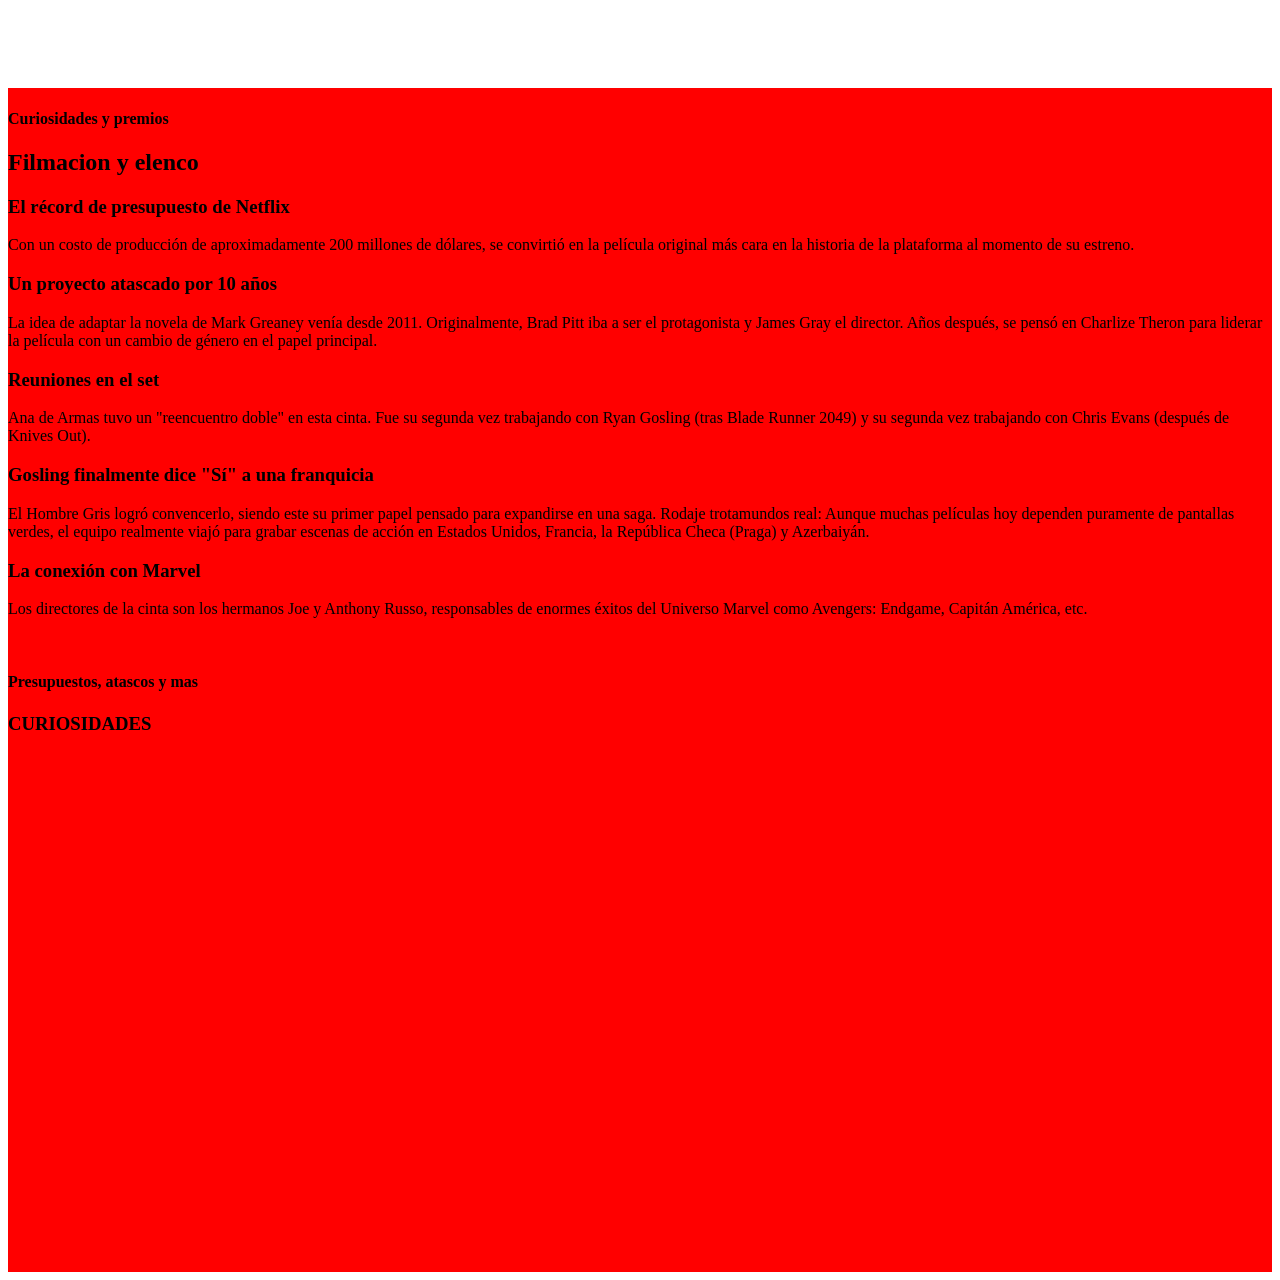
==== TP1/grilla.html @ c8c642b9 "Se añadio html de pueba con nombre GRILLA. se añadieron cambios para acomodar elementos en PRODUCCIO" ====
<!DOCTYPE html>
<html lang="en">

<head>
    <meta charset="UTF-8">
    <meta name="viewport" content="width=device-width, initial-scale=1.0">
    <title>Document</title>
</head>

<body>
    <main>
        <section class="grilla">

            <article class="celda" id="uno">


                <article class="h1yh2exteriores">
                    <h1 class="h1-exteriores">Sobre la pelicula<h2 class="h2-exteriores">Sinopsis</h2>
                    </h1>

                </article>
                <section id="seccion-sinopsis" class="seccionesfondo">

                    <article id="decoracion-sinopsis">
                        <img src="https://dnm.nflximg.net/api/v6/2DuQlx0fM4wd1nzqm5BFBi6ILa8/AAAAQecotFAa0CPry6EATWcUUD8d-WDYxdOZ6rwWyvAugdoVrs0V-Awmi8HQ8eyUnZwRlCt2ZB2jgdRsjXjgl7aU0kiiB4nxHj8aLRVr1hcjxaRADgFGVaJ2bN7yZtm65LznDdzsyXQz9d_BAAsRGdJCMlbzamE.jpg?r=b98"
                            alt="">
                        <h3>ESTRUCTURA NARRATIVA</h3>
                        <H4>Intro-conflicto-resolucion</H4>

                    </article>



                    <article id="textos-sinopsis">

                        <article class="espaciados">
                            <h3>El origen</h3>
                            <p class="parrafosli">
                                La historia sigue a Courtland Gentry (Ryan Gosling), un hombre condenado a prisión que
                                es
                                reclutado por un alto funcionario de la CIA para unirse a "Sierra", un programa de élite
                                de
                                asesinos encubiertos donde adopta el nombre de "Sierra Six".
                            </p>
                        </article>

                        <article class="espaciados">
                            <h3>El conflicto</h3>
                            <p class="parrafosli">
                                Años más tarde, durante una misión, Six descubre evidencia que expone una profunda red
                                de
                                corrupción liderada por Denny Carmichael, un poderoso oficial de su propia agencia.
                            </p>
                        </article>

                        <article class="espaciados">
                            <h3>La cacería</h3>
                            <p class="parrafosli">
                                Al negarse a entregar la información, Six es catalogado como fugitivo y perseguido por
                                todo el mundo por Lloyd Hansen (Chris Evans), un excompañero psicópata que contrata a
                                los
                                mercenarios internacionales más letales
                                para cazarlo.
                            </p>
                        </article>

                    </article>
                </section>


            </article>


            <article class="celda" id="dos">


                <article class="h1yh2exteriores">
                    <h1 class="h1-exteriores">Actores involucrados<h2 class="h2-exteriores">Reparto</h2>
                    </h1>

                </article>
                <section id="seccion-actoresinvolucrados" class="seccionesfondo">

                    <article id="columna-actores-1">

                        <ul>
                            <article class="actores">

                                <img src="/Imgs/Ryan gosling.png" alt="">
                                <li>
                                    <h2>Ryan Gosling <h3 class="nombre-personaje">"Sierra Seis" (Six)</h3>
                                    </h2>
                                </li>
                            </article>
                            <article class="actores">

                                <img src="/Imgs/Chris evans.png" alt="">
                                <li>
                                    <h2>Chris Evans <h3 class="nombre-personaje">Lloyd Hansen</h3>
                                    </h2>
                                </li>
                            </article>
                            <article class="actores">

                                <img src="/Imgs/Ana de armas.png" alt="">
                                <li>
                                    <h2>Ana de Armas <h3 class="nombre-personaje">Dani Miranda</h3>
                                    </h2>
                                </li>
                            </article>
                            <article class="actores">

                                <img src="/Imgs/Billy bob thorthon.png" alt="">
                                <li>
                                    <h2>Billy Bob Thornton <h3 class="nombre-personaje">Donald Fitzroy</h3>
                                    </h2>
                                </li>
                            </article>
                    </article>
                    </ul>


                    <article id="columna-actores-2">
                        <article class="actores">

                            <img src="/Imgs/Jessica henwick.png" alt="">
                            <li>
                                <h2>Jessica Henwick <h3 class="nombre-personaje">Suzanne Brewer</h3>
                                </h2>
                            </li>
                        </article>
                        <article class="actores">

                            <img src="/Imgs/Rege jean page.png" alt="">
                            <li>
                                <h2>Regé-Jean Page <h3 class="nombre-personaje">Denny Carmichael</h3>
                                </h2>
                            </li>
                        </article>
                        <article class="actores">

                            <img src="/Imgs/Julia Butters.png" alt="">
                            <li>
                                <h2>Julia Butters <h3 class="nombre-personaje">Claire Fitzroy</h3>
                                </h2>
                            </li>
                        </article>
                        <article class="actores">

                            <img src="/Imgs/Dhanush.png" alt="">
                            <li>
                                <h2>Dhanush <h3 class="nombre-personaje">Avik San</h3>
                                </h2>
                            </li>
                        </article>
                    </article>

                </section>


            </article>


            <article class="celda" id="tres">


                <article class="h1yh2exteriores">
                    <h1 class="h1-exteriores">Informacion<h2 class="h2-exteriores">Contexto</h2>
                    </h1>

                </article>
                <section id="seccion-infoycontexto" class="seccionesfondo">

                    <article id="decoracion-infoycontexto">
                        <img src="https://dnm.nflximg.net/api/v6/2DuQlx0fM4wd1nzqm5BFBi6ILa8/AAAAQW3Uu0iFdlP8m9V3yCKhCxQde-KrU4R5RSjiVfDsHya0Aism0h36MiN69NunEl-3BgjviaciNZs-yuPpAbf6RtSYeuXGHvtp9ofZASPCZZmRLf1QuYi98h_H1O3_-IPho-_qVBAqA9NX0hAqZvfMCbT81RY.jpg?r=e66"
                            alt="">
                        <h3>DATOS</h3>
                        <h4>Informacion y contexto</h4>
                    </article>

                    <article id="textos-infoycontexto">
                        <article class="espaciados">
                            <h3>Mega producción</h3>
                            <p class="parrafosli">
                                Dirigida por los hermanos Anthony y Joe Russo (reconocidos por su trabajo en
                                Marvel), la
                                cinta manejó un presupuesto de 200 millones de dólares. Esto la convirtió en una de
                                las
                                películas originales más caras jamás producidas por Netflix.
                            </p>
                        </article>

                        <article class="espaciados">
                            <h3>Adaptación literaria</h3>
                            <p class="parrafosli">
                                El guion, en el que también trabajaron los guionistas de Avengers Christopher Markus
                                y
                                Stephen McFeely, se basa en la exitosa novela homónima de 2009 escrita por Mark
                                Greaney.
                            </p>
                        </article class="espaciados">

                        <article class="espaciados">
                            <h3>Visión de franquicia</h3>
                            <p class="parrafosli">
                                Se estrenó en julio de 2022 con la clara intención corporativa de lanzar un universo
                                cinematográfico para la plataforma de streaming. El éxito de visualizaciones
                                garantizó
                                rápidamente el anuncio de una secuela y un spin-off.
                            </p>
                        </article>


                </section>


            </article>


            <article class="celda" id="cuatro">


 <article class="h1yh2exteriores">
                <h1 class="h1-exteriores">Premios, nominaciones y recepcion <h2 class="h2-exteriores">Lo mas visto...
                    </h2>
                </h1>

            </article>
            <section id="seccion-premiosnominacionesyrecepcion" class="seccionesfondo">
                <article id="imgdecontexto-premiosnominacionesyrecepcion">
                    <img src="https://dnm.nflximg.net/api/v6/2DuQlx0fM4wd1nzqm5BFBi6ILa8/AAAAQUKJYZFqifJXor0grKr83LTi6E6CNIPfbKThOVne92-j9E__PJw08mUcE00Nuc1HGDKQqE6XNfVrp6UAWdIhMWPoilQAy3O3yniaFBSTBIN48hHAW_qbmlvPD-OIT-3eQlvNHb5C26PXjoZg9WCTt3Ks1W0.jpg?r=dab"
                        alt="">
                    <article id="contexto-premiosnominacionesyrecepcion">
                        <h3>La razon de sus
                            reseñas mixtas</h3>
                        <p class="parrafosinfo">
                            Al ser una película de acción pura y explosiva, su fuerte no fue la temporada de premios de
                            la
                            crítica (tuvo reseñas bastante mixtas), sino el entretenimiento y los logros técnicos.
                        </p>
                    </article>
                </article>

                <article id="textos-premiosnominacionesyrecepcion">
                    <article class="espaciados">
                        <h3>Premios VES</h3>
                        <p class="parrafosli">
                            Recibió una nominación a Mejores Efectos Visuales de Apoyo en un Largometraje
                            Fotorealista
                            en la 21.ª edición de estos galardones, destacando el complejo trabajo digital detrás de
                            sus
                            persecuciones
                            y explosiones.
                        </p>
                    </article>
                    <article class="espaciados">
                        <h3>El premio fue
                            la audiencia</h3>
                        <p class="parrafosli">
                            Se coronó como la película más vista de Netflix en 84 países durante su estreno,
                            acumulando
                            88.5 millones de horas de visualización solo en sus primeros tres días. Esto garantizó
                            que
                            la plataforma diera luz verde de inmediato a una expansión de
                            su universo.
                        </p>
                    </article>
                </article>

            </section>


            </article>


            <article class="celda" id="cinco">


 <article class="h1yh2exteriores">
                <h1 class="h1-exteriores">Curiosidades y premios<h2 class="h2-exteriores">Filmacion y elenco</h2>
                </h1>

            </article>
            <section id="seccion-curiosidadesypremios" class="seccionesfondo">
                <article id="textos-curiosidadesypremios">

                    <article class="espaciados">
                        <h3>El récord de presupuesto de Netflix</h3>
                        <p class="parrafosli">
                            Con un costo de producción de aproximadamente 200 millones de dólares, se convirtió en
                            la
                            película original más cara en la historia de la plataforma al momento de su estreno.
                        </p>
                    </article>

                    <article class="espaciados">
                        <h3>Un proyecto atascado por 10 años</h3>
                        <p class="parrafosli">
                            La idea de adaptar la novela de Mark Greaney venía desde 2011. Originalmente, Brad Pitt
                            iba
                            a ser el protagonista y James Gray el director. Años después, se pensó en Charlize
                            Theron
                            para liderar la película con un cambio de género en el papel principal.
                        </p>
                    </article>

                    <article class="espaciados">
                        <h3>Reuniones en el set</h3>
                        <p class="parrafosli">
                            Ana de Armas tuvo un "reencuentro doble" en esta cinta. Fue su segunda vez trabajando
                            con
                            Ryan Gosling (tras Blade Runner 2049) y su segunda vez trabajando con Chris Evans
                            (después
                            de Knives Out).
                        </p>
                    </article>

                    <article class="espaciados">
                        <h3>Gosling finalmente dice "Sí" a una franquicia</h3>
                        <p class="parrafosli">
                            El Hombre Gris logró convencerlo, siendo este su primer papel pensado para expandirse en
                            una
                            saga. Rodaje trotamundos real: Aunque muchas películas hoy dependen puramente de
                            pantallas
                            verdes, el equipo realmente viajó para grabar escenas de acción en Estados Unidos,
                            Francia,
                            la República Checa (Praga) y Azerbaiyán.
                        </p>
                    </article>

                    <article class="espaciados">
                        <h3>La conexión con Marvel</h3>
                        <p class="parrafosli">
                            Los directores de la cinta son los hermanos Joe y Anthony Russo, responsables de enormes
                            éxitos del Universo Marvel como Avengers: Endgame, Capitán América, etc.
                        </p>
                    </article>

                </article>

                <article id="decoracion-curiosidadesypremios">
                    <img src="" alt="">
                    <h4>Presupuestos, atascos y mas</h4>
                    <h3>CURIOSIDADES</h3>
                </article>

            </section>


            </article>

        </section>
    </main>

</body>

<style>
    .grilla {
        width: 100%;
        aspect-ratio: 1;
        display: grid;
        grid-template-columns: 3fr 1fr 5fr;
        grid-template-rows: 3fr 3fr 0.5fr 6fr;
        grid-template-areas:
            "uno uno dos"
            "tres tres dos"
            "tres tres cuatro"
            "cinco cuatro cuatro"
        ;

    }

    #uno {
        grid-area: uno;
        background-color: aqua;

    }

    #dos {
        grid-area: dos;
        background-color: blue;
    }

    #tres {
        grid-area: tres;
        background-color: green;
    }

    #cuatro {
        grid-area: cuatro;
        background-color: blueviolet;
    }

    #cinco {
        grid-area: cinco;
        background-color: red;
    }
</style>

</html>
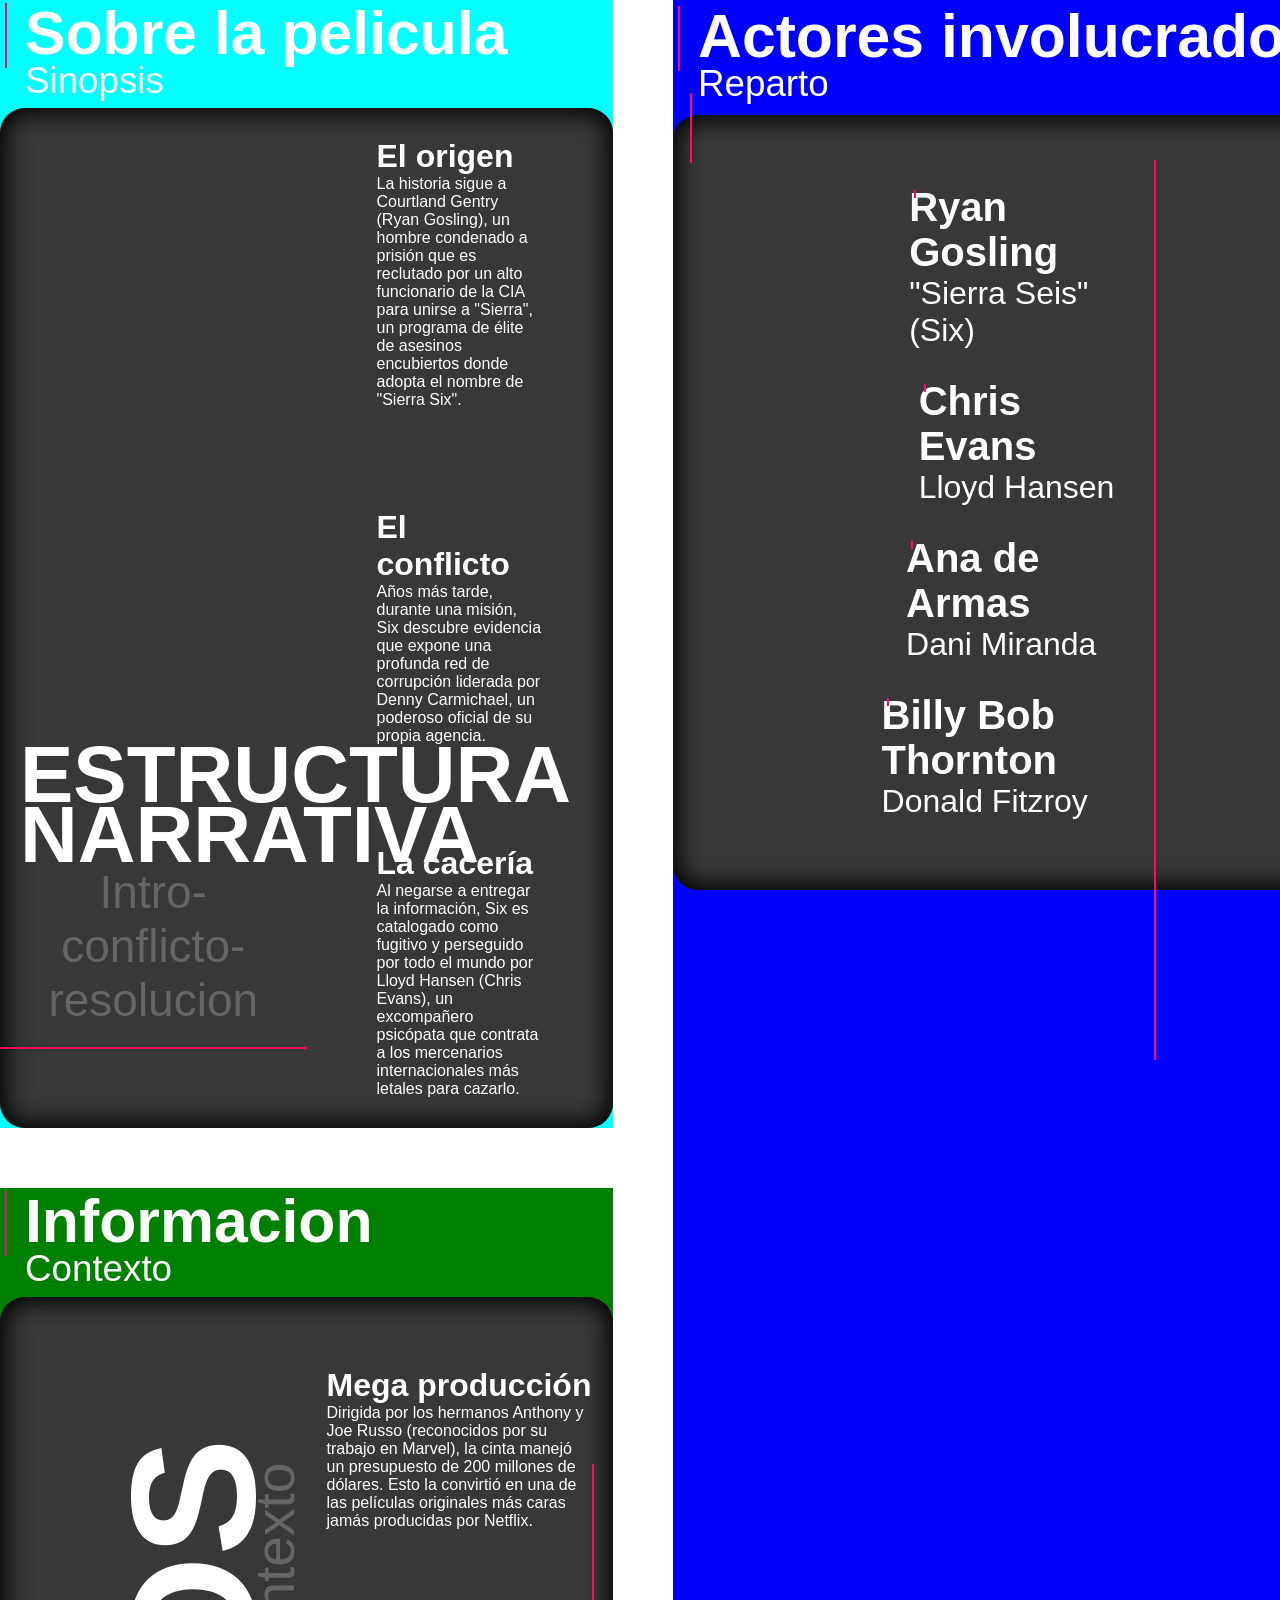
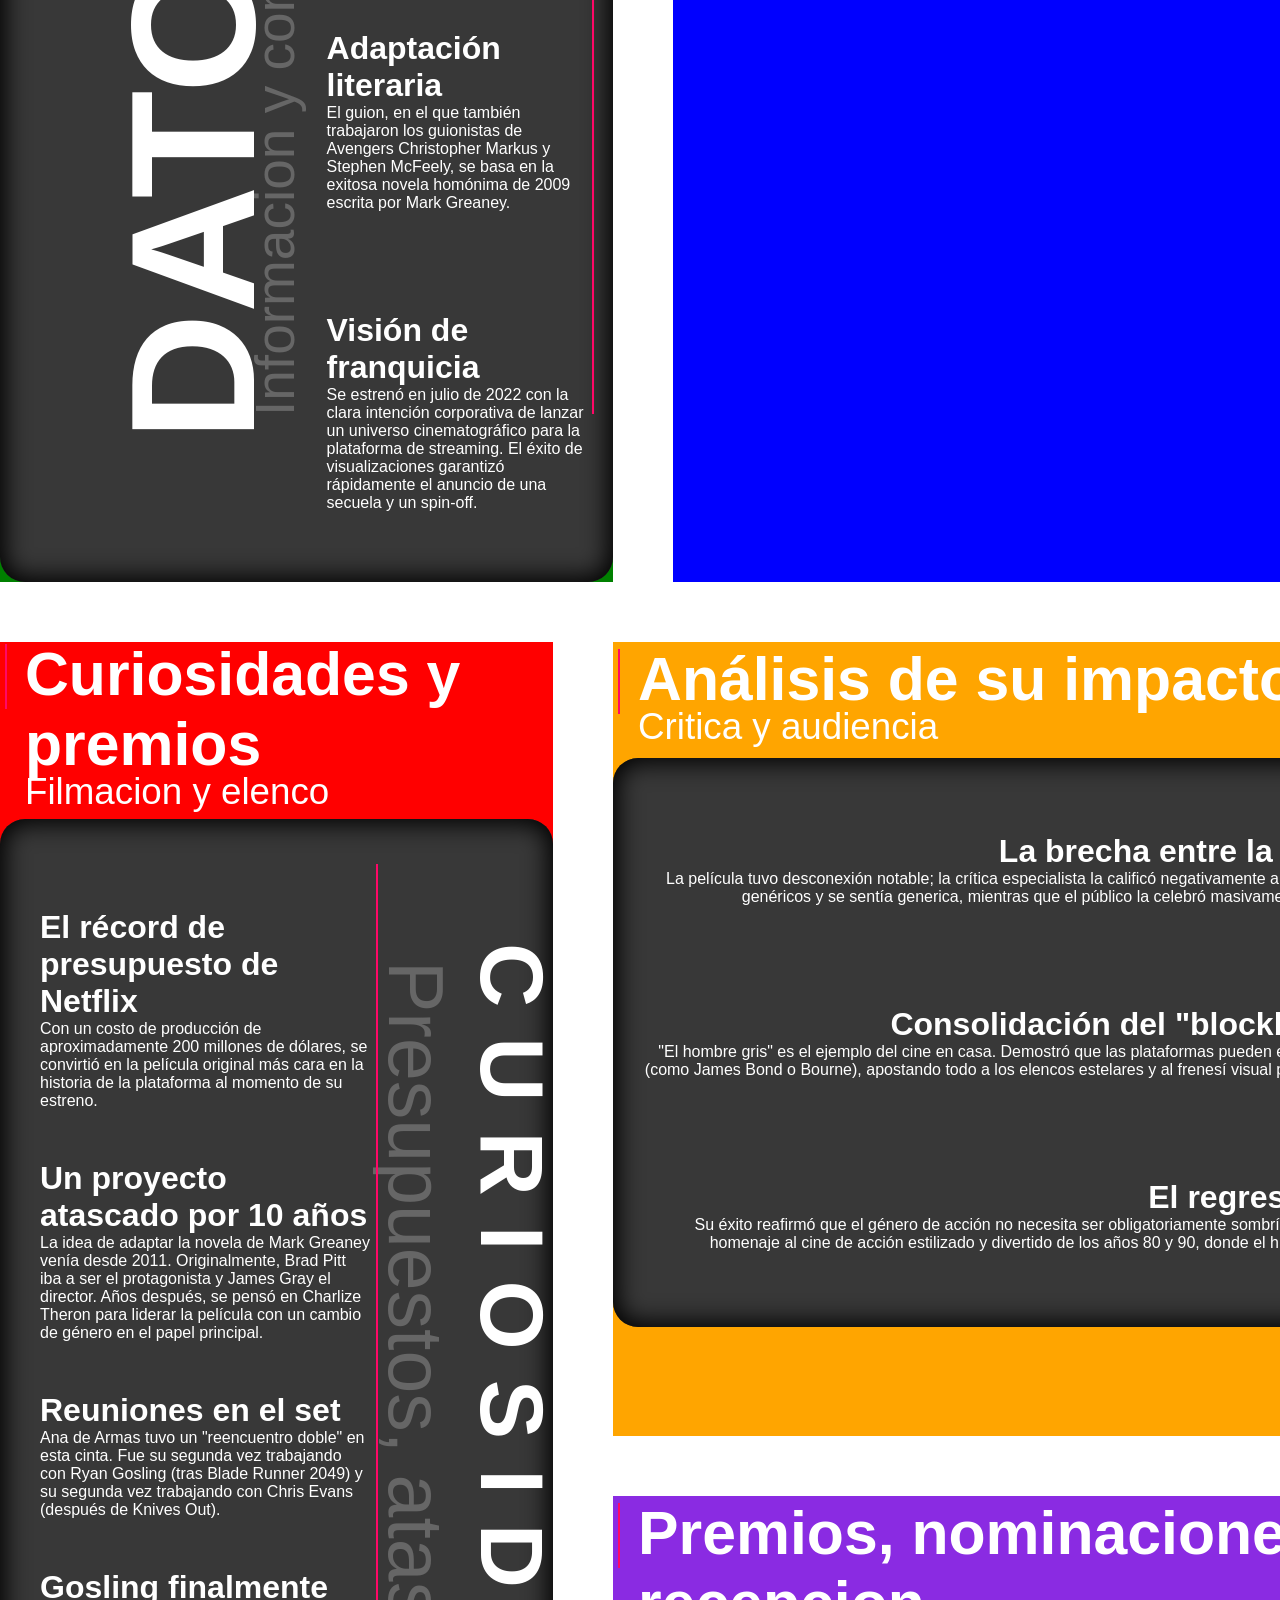
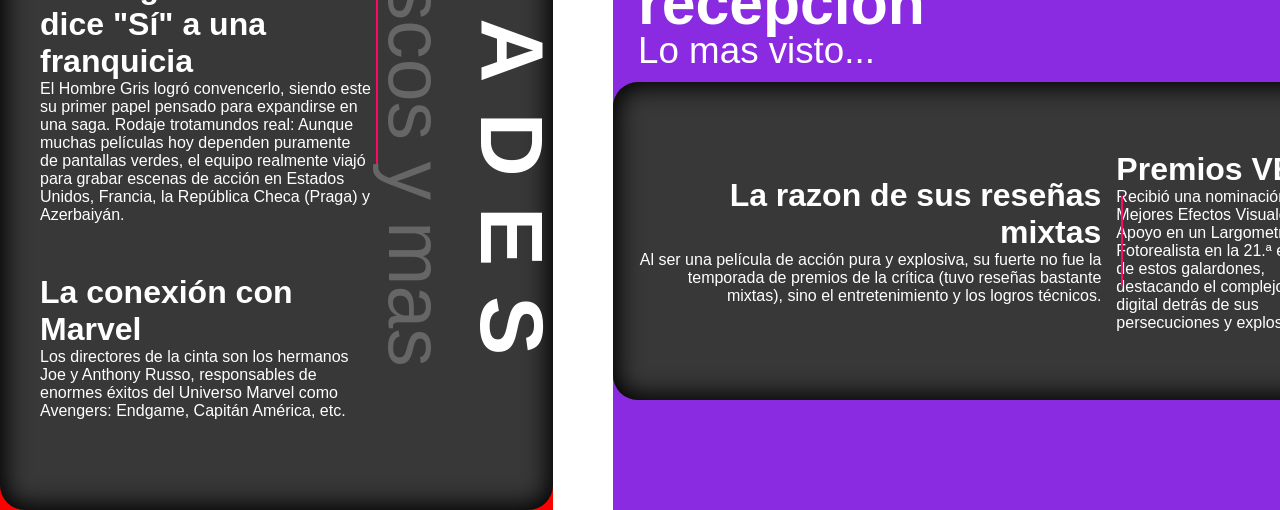
==== commit d2b7af75: "Se hciieron cambios de detalles en miscelaneas y posiciones." ====
--- a/TP1/grilla.html
+++ b/TP1/grilla.html
@@ -5,6 +5,10 @@
     <meta charset="UTF-8">
     <meta name="viewport" content="width=device-width, initial-scale=1.0">
     <title>Document</title>
+    <link rel="stylesheet" href="grilla.css">
+    <link rel="shortcut icon" href="/Imgs/logo.png" type="image/x-icon">
+    <link rel="stylesheet" href="footer._header_body.css">
+    <link rel="stylesheet" href="https://cdnjs.cloudflare.com/ajax/libs/font-awesome/6.5.0/css/all.min.css">
 </head>
 
 <body>
@@ -220,131 +224,183 @@
             <article class="celda" id="cuatro">
 
 
- <article class="h1yh2exteriores">
-                <h1 class="h1-exteriores">Premios, nominaciones y recepcion <h2 class="h2-exteriores">Lo mas visto...
+                <article class="h1yh2exteriores">
+                    <h1 class="h1-exteriores">Premios, nominaciones y recepcion <h2 class="h2-exteriores">Lo mas
+                            visto...
+                        </h2>
+                    </h1>
+
+                </article>
+                <section id="seccion-premiosnominacionesyrecepcion" class="seccionesfondo">
+                    <article id="imgdecontexto-premiosnominacionesyrecepcion">
+                        <img src="https://dnm.nflximg.net/api/v6/2DuQlx0fM4wd1nzqm5BFBi6ILa8/AAAAQUKJYZFqifJXor0grKr83LTi6E6CNIPfbKThOVne92-j9E__PJw08mUcE00Nuc1HGDKQqE6XNfVrp6UAWdIhMWPoilQAy3O3yniaFBSTBIN48hHAW_qbmlvPD-OIT-3eQlvNHb5C26PXjoZg9WCTt3Ks1W0.jpg?r=dab"
+                            alt="">
+                        <article id="contexto-premiosnominacionesyrecepcion">
+                            <h3>La razon de sus
+                                reseñas mixtas</h3>
+                            <p class="parrafosinfo">
+                                Al ser una película de acción pura y explosiva, su fuerte no fue la temporada de premios
+                                de
+                                la
+                                crítica (tuvo reseñas bastante mixtas), sino el entretenimiento y los logros técnicos.
+                            </p>
+                        </article>
+                    </article>
+
+                    <article id="textos-premiosnominacionesyrecepcion">
+                        <article class="espaciados">
+                            <h3>Premios VES</h3>
+                            <p class="parrafosli">
+                                Recibió una nominación a Mejores Efectos Visuales de Apoyo en un Largometraje
+                                Fotorealista
+                                en la 21.ª edición de estos galardones, destacando el complejo trabajo digital detrás de
+                                sus
+                                persecuciones
+                                y explosiones.
+                            </p>
+                        </article>
+                        <article class="espaciados">
+                            <h3>El premio fue
+                                la audiencia</h3>
+                            <p class="parrafosli">
+                                Se coronó como la película más vista de Netflix en 84 países durante su estreno,
+                                acumulando
+                                88.5 millones de horas de visualización solo en sus primeros tres días. Esto garantizó
+                                que
+                                la plataforma diera luz verde de inmediato a una expansión de
+                                su universo.
+                            </p>
+                        </article>
+                    </article>
+
+                </section>
+
+
+            </article>
+
+            
+
+            </article>
+
+
+            <article class="celda" id="seis">
+
+                <article class="h1yh2exteriores">
+                <h1 class="h1-exteriores">Análisis de su impacto en el cine<h2 class="h2-exteriores">Critica y audiencia
                     </h2>
-                </h1>
-
-            </article>
-            <section id="seccion-premiosnominacionesyrecepcion" class="seccionesfondo">
-                <article id="imgdecontexto-premiosnominacionesyrecepcion">
-                    <img src="https://dnm.nflximg.net/api/v6/2DuQlx0fM4wd1nzqm5BFBi6ILa8/AAAAQUKJYZFqifJXor0grKr83LTi6E6CNIPfbKThOVne92-j9E__PJw08mUcE00Nuc1HGDKQqE6XNfVrp6UAWdIhMWPoilQAy3O3yniaFBSTBIN48hHAW_qbmlvPD-OIT-3eQlvNHb5C26PXjoZg9WCTt3Ks1W0.jpg?r=dab"
-                        alt="">
-                    <article id="contexto-premiosnominacionesyrecepcion">
-                        <h3>La razon de sus
-                            reseñas mixtas</h3>
-                        <p class="parrafosinfo">
-                            Al ser una película de acción pura y explosiva, su fuerte no fue la temporada de premios de
-                            la
-                            crítica (tuvo reseñas bastante mixtas), sino el entretenimiento y los logros técnicos.
-                        </p>
-                    </article>
+                </h1> </article>
+                
+                <section id="seccion-analisiseimpacto" class="seccionesfondo">
+                    <article id="textos-analisiseimpacto">
+                        <article class="espaciados">
+                            <h3>La brecha entre la crítica y la audiencia</h3>
+                            <p class="parrafosli">
+                                La película tuvo desconexión notable; la crítica especialista la calificó negativamente
+                                argumentando que reciclaba tropos de acción genéricos y se sentía generica, mientras que
+                                el
+                                público la celebró masivamente por su entretenimiento sin pretensiones.
+                            </p>
+                        </article>
+                        <article class="espaciados">
+                            <h3>Consolidación del "blockbuster de streaming"</h3>
+                            <p class="parrafosli">
+                                "El hombre gris" es el ejemplo del cine en casa. Demostró que las plataformas pueden
+                                emular
+                                las grandes franquicias de Hollywood (como James Bond o Bourne), apostando todo a los
+                                elencos estelares y al frenesí visual por encima del desarrollo
+                                narrativo profundo.
+                            </p>
+                        </article>
+                        <article class="espaciados">
+                            <h3>El regreso al escapismo puro</h3>
+                            <p class="parrafosli">
+                                Su éxito reafirmó que el género de acción no necesita ser obligatoriamente sombrío o
+                                hiperrealista. La película triunfó como un homenaje al cine de acción estilizado y
+                                divertido
+                                de los años 80 y 90, donde el humor y el espectáculo son los protagonistas.
+                            </p>
+                        </article>
+                    </article>
+                    <article id="decoracion-analisiseimpacto">
+                        <img src="https://dnm.nflximg.net/api/v6/2DuQlx0fM4wd1nzqm5BFBi6ILa8/AAAAQW3Uu0iFdlP8m9V3yCKhCxQde-KrU4R5RSjiVfDsHya0Aism0h36MiN69NunEl-3BgjviaciNZs-yuPpAbf6RtSYeuXGHvtp9ofZASPCZZmRLf1QuYi98h_H1O3_-IPho-_qVBAqA9NX0hAqZvfMCbT81RY.jpg?r=e66"
+                            alt="">
+                    </article>
+                </section>
+            </article>
+
+
+            <article class="celda" id="cinco">
+
+
+                <article class="h1yh2exteriores">
+                    <h1 class="h1-exteriores">Curiosidades y premios<h2 class="h2-exteriores">Filmacion y elenco</h2>
+                    </h1>
+
                 </article>
-
-                <article id="textos-premiosnominacionesyrecepcion">
-                    <article class="espaciados">
-                        <h3>Premios VES</h3>
-                        <p class="parrafosli">
-                            Recibió una nominación a Mejores Efectos Visuales de Apoyo en un Largometraje
-                            Fotorealista
-                            en la 21.ª edición de estos galardones, destacando el complejo trabajo digital detrás de
-                            sus
-                            persecuciones
-                            y explosiones.
-                        </p>
-                    </article>
-                    <article class="espaciados">
-                        <h3>El premio fue
-                            la audiencia</h3>
-                        <p class="parrafosli">
-                            Se coronó como la película más vista de Netflix en 84 países durante su estreno,
-                            acumulando
-                            88.5 millones de horas de visualización solo en sus primeros tres días. Esto garantizó
-                            que
-                            la plataforma diera luz verde de inmediato a una expansión de
-                            su universo.
-                        </p>
-                    </article>
-                </article>
-
-            </section>
-
-
-            </article>
-
-
-            <article class="celda" id="cinco">
-
-
- <article class="h1yh2exteriores">
-                <h1 class="h1-exteriores">Curiosidades y premios<h2 class="h2-exteriores">Filmacion y elenco</h2>
-                </h1>
-
-            </article>
-            <section id="seccion-curiosidadesypremios" class="seccionesfondo">
-                <article id="textos-curiosidadesypremios">
-
-                    <article class="espaciados">
-                        <h3>El récord de presupuesto de Netflix</h3>
-                        <p class="parrafosli">
-                            Con un costo de producción de aproximadamente 200 millones de dólares, se convirtió en
-                            la
-                            película original más cara en la historia de la plataforma al momento de su estreno.
-                        </p>
-                    </article>
-
-                    <article class="espaciados">
-                        <h3>Un proyecto atascado por 10 años</h3>
-                        <p class="parrafosli">
-                            La idea de adaptar la novela de Mark Greaney venía desde 2011. Originalmente, Brad Pitt
-                            iba
-                            a ser el protagonista y James Gray el director. Años después, se pensó en Charlize
-                            Theron
-                            para liderar la película con un cambio de género en el papel principal.
-                        </p>
-                    </article>
-
-                    <article class="espaciados">
-                        <h3>Reuniones en el set</h3>
-                        <p class="parrafosli">
-                            Ana de Armas tuvo un "reencuentro doble" en esta cinta. Fue su segunda vez trabajando
-                            con
-                            Ryan Gosling (tras Blade Runner 2049) y su segunda vez trabajando con Chris Evans
-                            (después
-                            de Knives Out).
-                        </p>
-                    </article>
-
-                    <article class="espaciados">
-                        <h3>Gosling finalmente dice "Sí" a una franquicia</h3>
-                        <p class="parrafosli">
-                            El Hombre Gris logró convencerlo, siendo este su primer papel pensado para expandirse en
-                            una
-                            saga. Rodaje trotamundos real: Aunque muchas películas hoy dependen puramente de
-                            pantallas
-                            verdes, el equipo realmente viajó para grabar escenas de acción en Estados Unidos,
-                            Francia,
-                            la República Checa (Praga) y Azerbaiyán.
-                        </p>
-                    </article>
-
-                    <article class="espaciados">
-                        <h3>La conexión con Marvel</h3>
-                        <p class="parrafosli">
-                            Los directores de la cinta son los hermanos Joe y Anthony Russo, responsables de enormes
-                            éxitos del Universo Marvel como Avengers: Endgame, Capitán América, etc.
-                        </p>
-                    </article>
-
-                </article>
-
-                <article id="decoracion-curiosidadesypremios">
-                    <img src="" alt="">
-                    <h4>Presupuestos, atascos y mas</h4>
-                    <h3>CURIOSIDADES</h3>
-                </article>
-
-            </section>
+                <section id="seccion-curiosidadesypremios" class="seccionesfondo">
+                    <article id="textos-curiosidadesypremios">
+
+                        <article class="espaciados">
+                            <h3>El récord de presupuesto de Netflix</h3>
+                            <p class="parrafosli">
+                                Con un costo de producción de aproximadamente 200 millones de dólares, se convirtió en
+                                la
+                                película original más cara en la historia de la plataforma al momento de su estreno.
+                            </p>
+                        </article>
+
+                        <article class="espaciados">
+                            <h3>Un proyecto atascado por 10 años</h3>
+                            <p class="parrafosli">
+                                La idea de adaptar la novela de Mark Greaney venía desde 2011. Originalmente, Brad Pitt
+                                iba
+                                a ser el protagonista y James Gray el director. Años después, se pensó en Charlize
+                                Theron
+                                para liderar la película con un cambio de género en el papel principal.
+                            </p>
+                        </article>
+
+                        <article class="espaciados">
+                            <h3>Reuniones en el set</h3>
+                            <p class="parrafosli">
+                                Ana de Armas tuvo un "reencuentro doble" en esta cinta. Fue su segunda vez trabajando
+                                con
+                                Ryan Gosling (tras Blade Runner 2049) y su segunda vez trabajando con Chris Evans
+                                (después
+                                de Knives Out).
+                            </p>
+                        </article>
+
+                        <article class="espaciados">
+                            <h3>Gosling finalmente dice "Sí" a una franquicia</h3>
+                            <p class="parrafosli">
+                                El Hombre Gris logró convencerlo, siendo este su primer papel pensado para expandirse en
+                                una
+                                saga. Rodaje trotamundos real: Aunque muchas películas hoy dependen puramente de
+                                pantallas
+                                verdes, el equipo realmente viajó para grabar escenas de acción en Estados Unidos,
+                                Francia,
+                                la República Checa (Praga) y Azerbaiyán.
+                            </p>
+                        </article>
+
+                        <article class="espaciados">
+                            <h3>La conexión con Marvel</h3>
+                            <p class="parrafosli">
+                                Los directores de la cinta son los hermanos Joe y Anthony Russo, responsables de enormes
+                                éxitos del Universo Marvel como Avengers: Endgame, Capitán América, etc.
+                            </p>
+                        </article>
+
+                    </article>
+
+                    <article id="decoracion-curiosidadesypremios">
+                        <img src="" alt="">
+                        <h4>Presupuestos, atascos y mas</h4>
+                        <h3>CURIOSIDADES</h3>
+                    </article>
+
+                </section>
 
 
             </article>
@@ -355,46 +411,7 @@
 </body>
 
 <style>
-    .grilla {
-        width: 100%;
-        aspect-ratio: 1;
-        display: grid;
-        grid-template-columns: 3fr 1fr 5fr;
-        grid-template-rows: 3fr 3fr 0.5fr 6fr;
-        grid-template-areas:
-            "uno uno dos"
-            "tres tres dos"
-            "tres tres cuatro"
-            "cinco cuatro cuatro"
-        ;
-
-    }
-
-    #uno {
-        grid-area: uno;
-        background-color: aqua;
-
-    }
-
-    #dos {
-        grid-area: dos;
-        background-color: blue;
-    }
-
-    #tres {
-        grid-area: tres;
-        background-color: green;
-    }
-
-    #cuatro {
-        grid-area: cuatro;
-        background-color: blueviolet;
-    }
-
-    #cinco {
-        grid-area: cinco;
-        background-color: red;
-    }
+    
 </style>
 
 </html>
--- a/TP1/grilla.css
+++ b/TP1/grilla.css
@@ -0,0 +1,538 @@
+ 
+ 
+ .grilla {
+        width: 100%;
+        
+        display: grid;
+        height: auto;
+        gap: 60px;
+        grid-template-columns: 3fr 1fr 5fr;
+        grid-template-rows: auto auto auto auto auto;
+        grid-template-areas:
+            "uno uno dos"
+            "tres tres dos"
+            "tres tres dos"
+            
+            "cinco seis seis"
+            "cinco cuatro cuatro"
+        ;
+
+    }
+
+    #uno {
+        grid-area: uno;
+        background-color: aqua;
+        
+
+    }
+
+    #dos {
+        grid-area: dos;
+        background-color: blue;
+    }
+
+    #tres {
+        grid-area: tres;
+        background-color: green;
+    }
+
+    #cuatro {
+        grid-area: cuatro;
+        background-color: blueviolet;
+        
+    }
+
+    #cinco {
+        grid-area: cinco;
+        background-color: red;
+        
+    }
+    #seis {
+        grid-area: seis;
+        background-color: orange;
+        
+    }
+
+
+
+#seccion-sinopsis {
+    display: flex;
+    
+    min-width: 50%;
+    justify-content: space-between;
+    flex-direction: row;
+    height: auto;
+
+    #decoracion-sinopsis {
+        display: flex;
+        flex-direction: column;
+        min-width: 50%;
+        text-align: center;
+
+        h3 {
+            font-size: 80px;
+            padding: 0 20px;
+            line-height: 60px;
+            position: relative;
+            right: 0;
+
+        }
+
+        h4 {
+            padding: 0 20px;
+            font-weight: 300;
+            color: #666666;
+            font-size: 46px;
+
+
+        }
+
+        img {
+            height: 60%;
+            width: auto;
+            object-fit: cover;
+            padding: 0;
+            margin: 0px 0px 25px 0px;
+        }
+    }
+
+    #decoracion-sinopsis::after {
+        content: "";
+        display: block;
+        width: 100%;
+        height: 2px;
+        background-color: #ff0867;
+        margin: 20px auto;
+
+    }
+
+    #textos-sinopsis {
+        padding: 0px 70px;
+        margin: -20px 0px;
+        min-width: 50%;
+        display: flex;
+        flex-direction: column;
+        justify-content: space-between;
+
+
+    }
+
+    #textos-sinopsis::before {
+        content: "";
+        display: block;
+        width: 2px;
+        height: 70px;
+        align-items: center;
+
+        background-color: #ff0867;
+        margin: 5px;
+        position: absolute;
+        left: 685px;
+
+
+    }
+
+
+}
+
+
+#seccion-infoycontexto {
+    display: flex;
+    
+    min-width: 50%;
+    flex-direction: row;
+    justify-content: space-between;
+    height: auto;
+
+    #decoracion-infoycontexto {
+        display: flex;
+        flex-direction: row;
+        min-width: 50%;
+        text-align: center;
+
+
+        img {
+            max-height: 100%;
+            min-height: 100%;
+            object-fit: cover;
+            width: 300px;
+            padding: 0;
+            margin: 0px 30px 0px 0px;
+        }
+
+        h3 {
+            font-size: 177px;
+            padding: 20px 0px;
+            writing-mode: vertical-lr;
+            transform: rotate(180deg);
+            line-height: 100px;
+
+
+        }
+
+        h4 {
+            writing-mode: vertical-lr;
+            font-weight: 300;
+            padding: 20px 0px;
+            color: #666666;
+            font-size: 55px;
+            transform: rotate(180deg);
+
+
+        }
+
+
+    }
+
+    #textos-infoycontexto::before {
+        content: "";
+        display: block;
+        width: 2px;
+        height: 550px;
+        background-color: #ff0867;
+        position: absolute;
+        align-items: center;
+        left: 592px;
+
+
+    }
+
+    #textos-infoycontexto {
+        padding: 0px 20px;
+        margin: 20px 0px;
+        min-width: 50%;
+        display: flex;
+        flex-direction: column;
+        justify-content: space-between;
+        justify-content: center;
+
+    }
+}
+
+
+
+
+#seccion-actoresinvolucrados {
+    display: flex;
+   
+    min-width: 50%;
+    justify-content: space-between;
+    flex-direction: row;
+    height: auto;
+    padding: 40px;
+    
+
+    #columna-actores-1 {
+        article{
+             margin: 30px;
+        }
+        
+
+        img {
+            width: 200px;
+            height: auto;
+
+
+        }
+
+        li {
+            display: flex;
+            flex-direction: column;
+            list-style: none;
+            position: relative;
+           
+
+            h2 {
+                font-size: 40px;
+            }
+
+        }
+
+        li::before {
+            content: "";
+            display: block;
+            width: 2px;
+            height: 8px;
+            background-color: #ff0867;
+            margin: 5px;
+            position: absolute;
+
+        }
+
+    }
+
+    #columna-actores-2 {
+        article{
+             margin: 30px;
+        }
+        img {
+            width: 200px;
+            height: auto;
+
+        }
+
+        li {
+            display: flex;
+            flex-direction: column;
+            list-style: none;
+
+            h2 {
+                font-size: 40px;
+            }
+
+        }
+
+        li::before {
+            content: "";
+            display: block;
+            width: 2px;
+            height: 8px;
+            background-color: #ff0867;
+            margin: 5px;
+            position: absolute;
+
+
+        }
+
+    }
+
+    #columna-actores-2::before {
+        content: "";
+        display: block;
+        width: 2px;
+        height: 100%;
+        background-color: #ff0867;
+        margin: 5px;
+        position: absolute;
+
+
+    }
+
+}
+
+
+
+
+#seccion-analisiseimpacto {
+    display: flex;
+    
+    min-width: 70%;
+
+    flex-direction: row;
+    height: auto;
+    justify-content: right;
+
+    #decoracion-analisiseimpacto {
+        padding: 0;
+        display: flex;
+        justify-content: right;
+
+        img {
+            height: 100%;
+            object-fit: cover;
+
+        }
+
+    }
+
+    #textos-analisiseimpacto {
+        display: flex;
+        flex-direction: column;
+        justify-content: space-between;
+        text-align: right;
+        margin: 25px;
+    }
+
+
+
+}
+
+
+
+#seccion-curiosidadesypremios {
+    display: flex;
+    
+    min-width: 30%;
+    min-height: 50%;
+   
+
+    flex-direction: row;
+
+    justify-content: space-between;
+    padding: 40px;
+
+    #decoracion-curiosidadesypremios {
+        display: flex;
+        flex-direction: row;
+        min-width: 30%;
+        text-align: center;
+        justify-content: space-between;
+
+
+
+
+        h3 {
+            font-size: 89px;
+            padding: 20px 0px;
+            writing-mode: vertical-lr;
+            transform: rotate(00deg);
+            letter-spacing: 30px;
+
+
+        }
+
+        h4 {
+            writing-mode: vertical-lr;
+            font-weight: 300;
+            padding: 20px 0px;
+            color: #666666;
+            font-size: 77px;
+            transform: rotate(00deg);
+
+
+        }
+
+    }
+
+    #decoracion-curiosidadesypremios::after {
+        content: "";
+        display: block;
+        width: 2px;
+        height: 900px;
+        background-color: #ff0867;
+        margin: 5px;
+        position: absolute;
+
+    }
+
+    #textos-analisiseimpacto {
+        display: flex;
+        flex-direction: column;
+        justify-content: space-between;
+        text-align: right;
+        margin: 25px;
+    }
+
+
+
+}
+
+
+
+#seccion-premiosnominacionesyrecepcion {
+    display: flex;
+    
+    min-width: 70%;
+    flex-direction: row;
+    height: auto;
+    justify-content: right;
+
+    #imgdecontexto-premiosnominacionesyrecepcion {
+        display: flex;
+        flex-direction: row;
+        min-width: 50%;
+        align-items: center;
+
+        #contexto-premiosnominacionesyrecepcion {
+            padding: 15px;
+            text-align: right;
+            min-width: 50%;
+
+
+            p {
+                min-width: 100%;
+            }
+
+
+        }
+
+        img {
+            max-width: 50%;
+            object-fit: cover;
+        }
+
+    }
+
+    #textos-premiosnominacionesyrecepcion::before {
+        content: "";
+        display: block;
+        width: 2px;
+        height: 90px;
+        background-color: #ff0867;
+        margin: 5px;
+        position: absolute;
+
+
+    }
+
+    #textos-premiosnominacionesyrecepcion {
+        display: flex;
+        flex-direction: row;
+        align-items: center;
+    }
+
+
+}
+
+
+
+.espaciados {
+    margin: 50px 0px;
+}
+
+
+h2 {
+    color: white;
+}
+
+.nombre-personaje {
+    font-weight: 100;
+}
+
+
+#sinopsis {
+    margin: 30px;
+}
+
+#reparto {
+    margin: 30px;
+
+}
+
+#curiosidadesypremios {
+    margin: 30px;
+}
+
+
+
+.parrafosinfo {
+    max-width: 20%;
+
+}
+
+
+
+
+
+.actores {
+    display: flex;
+    flex-direction: row;
+
+
+    img {
+        padding: 10px;
+    }
+
+}
+
+
+
+
+
+h3 {
+    font-size: xx-large;
+    font-weight: bold;
+
+}
+
+.parrafosli {}
--- a/TP1/footer._header_body.css
+++ b/TP1/footer._header_body.css
@@ -0,0 +1,250 @@
+footer {
+    background-color: rgb(0, 0, 0);
+    min-height: 100px;
+    height: auto;
+    color: white;
+    text-align: center;
+    display: flex;
+    padding: 30px;
+    justify-content: space-between;
+    position: static;
+    align-items: center;
+    z-index: 100;
+
+
+}
+
+.fondodegradado {
+    padding: 30px;
+    background: linear-gradient(-45deg, #ff0867, #23a6d5, #ff0867, #23a6d5);
+    background-size: 400% 400%;
+    animation: gradient 15s ease infinite;
+}
+
+@keyframes gradient {
+    0% {
+        background-position: 0% 50%;
+    }
+
+    50% {
+        background-position: 100% 50%;
+    }
+
+    100% {
+        background-position: 0% 50%;
+    }
+}
+
+
+
+
+body {
+
+    min-height: 100vh;
+    display: flex;
+    flex-direction: column;
+}
+
+.seccionesfondo {
+    background-color: #383838;
+    box-shadow: inset 0px 0px 25px 5px black;
+    border-radius: 25px;
+}
+
+.h1yh2exteriores{
+    margin: 1% 0%;
+}
+
+.h1-exteriores {
+    margin: -8px 0px;
+    font-size: 60.72px;
+    position: relative;
+    left: 25px;
+    color: #ffffff;
+
+}
+
+.h2-exteriores {
+    font-weight: 300;
+    font-size: 36.74px;
+    position: relative;
+    left: 25px;
+    color: #ffffff;
+
+}
+
+.h1yh2exteriores::before {
+    content: "";
+    display: block;
+    width: 2px;
+    height: 65px;
+    background-color: #ff0867;
+    margin: 5px;
+    position: absolute;
+
+
+}
+
+.items-footer {
+    padding: 20px;
+    transition: color 0.3s ease, text-shadow 0.3s ease;
+    text-shadow: 0 0 0px #414141;
+
+}
+
+.items-footer:hover {
+    color: #414141;
+    text-shadow: 0 0 8px #414141;
+
+
+}
+
+
+.link_logo {
+    margin: 30px;
+    position: relative;
+    display: inline-block;
+    padding: 25px 30px;
+    color: #f40398;
+    text-decoration: none;
+    text-transform: uppercase;
+    transition: 0.5s;
+    letter-spacing: 4px;
+    margin: 30px;
+
+}
+
+.link_logo:hover {
+    background: #f40398;
+    color: #050801;
+    box-shadow: 0 0 5px #f40398,
+        0 0 25px #f40398,
+        0 0 50px #f40398,
+        0 0 200px #f40398;
+    -webkit-box-reflect: below 1px linear-gradient(transparent, #0005);
+}
+
+.link_paginas {
+    position: relative;
+    display: inline-block;
+    padding: 25px 30px;
+    color: #03e9f4;
+    text-decoration: none;
+    text-transform: uppercase;
+    transition: 0.5s;
+    letter-spacing: 4px;
+    margin: 30px;
+    border: solid 2px;
+    border-color: black;
+
+}
+
+.link_paginas:hover {
+    background: #03e9f4;
+    color: #050801;
+    box-shadow: 0 0 5px #03e9f4,
+        0 0 25px #03e9f4,
+        0 0 50px #03e9f4,
+        0 0 200px #03e9f4;
+    -webkit-box-reflect: below 1px linear-gradient(transparent, #0005);
+}
+
+#avisolegal {
+    max-width: 700px;
+    right: 40px;
+}
+
+
+#contacto {
+    padding: 20px;
+    border: solid 2px;
+    border-radius: 20px;
+    border-color: #f40398;
+
+}
+
+#avisolegal p {
+    padding: 10px;
+    max-width: 600  px;
+    color: #9b9b9b;
+}
+
+#t_contacto {
+   letter-spacing: 1.2px;
+   
+    
+}
+
+nav {
+    display: flex;
+}
+
+header {
+    min-height: 100px;
+    background-color: rgb(0, 0, 0);
+    position: sticky;
+    top: 0;
+    display: flex;
+    justify-content: space-between;
+    align-items: center;
+    z-index: 101    ;
+
+
+
+}
+
+#soporte {
+    display: flex;
+    flex-direction: column;
+    align-items: end;
+    
+}
+
+
+
+
+strong {
+    margin: 20px;
+}
+
+a {
+    color: white;
+    text-decoration: none;
+
+}
+
+
+* {
+    box-sizing: border-box;
+    margin: 0;
+    padding: 0;
+    font-family: "Google Sans Flex", sans-serif;
+    color: white;
+}
+
+.contenedor-redes {
+    display: flex;
+    flex-wrap: wrap;
+    gap: 12px;
+    justify-content: center;
+    max-width: 600px;
+    padding: 10px;
+}
+
+.contenedor-redes i {
+    width: 56px;
+    height: 56px;
+    font-size: 24px;
+    color: #ffffff;
+    background: #1f1f1f;
+    border-radius: 12px;
+    display: flex;
+    justify-content: center;
+    align-items: center;
+    transition: transform 0.3s ease, box-shadow 0.3s ease;
+}
+
+.contenedor-redes i:hover {
+    transform: scale(1.1);
+    box-shadow: 0 0 12px #f40398;
+}
